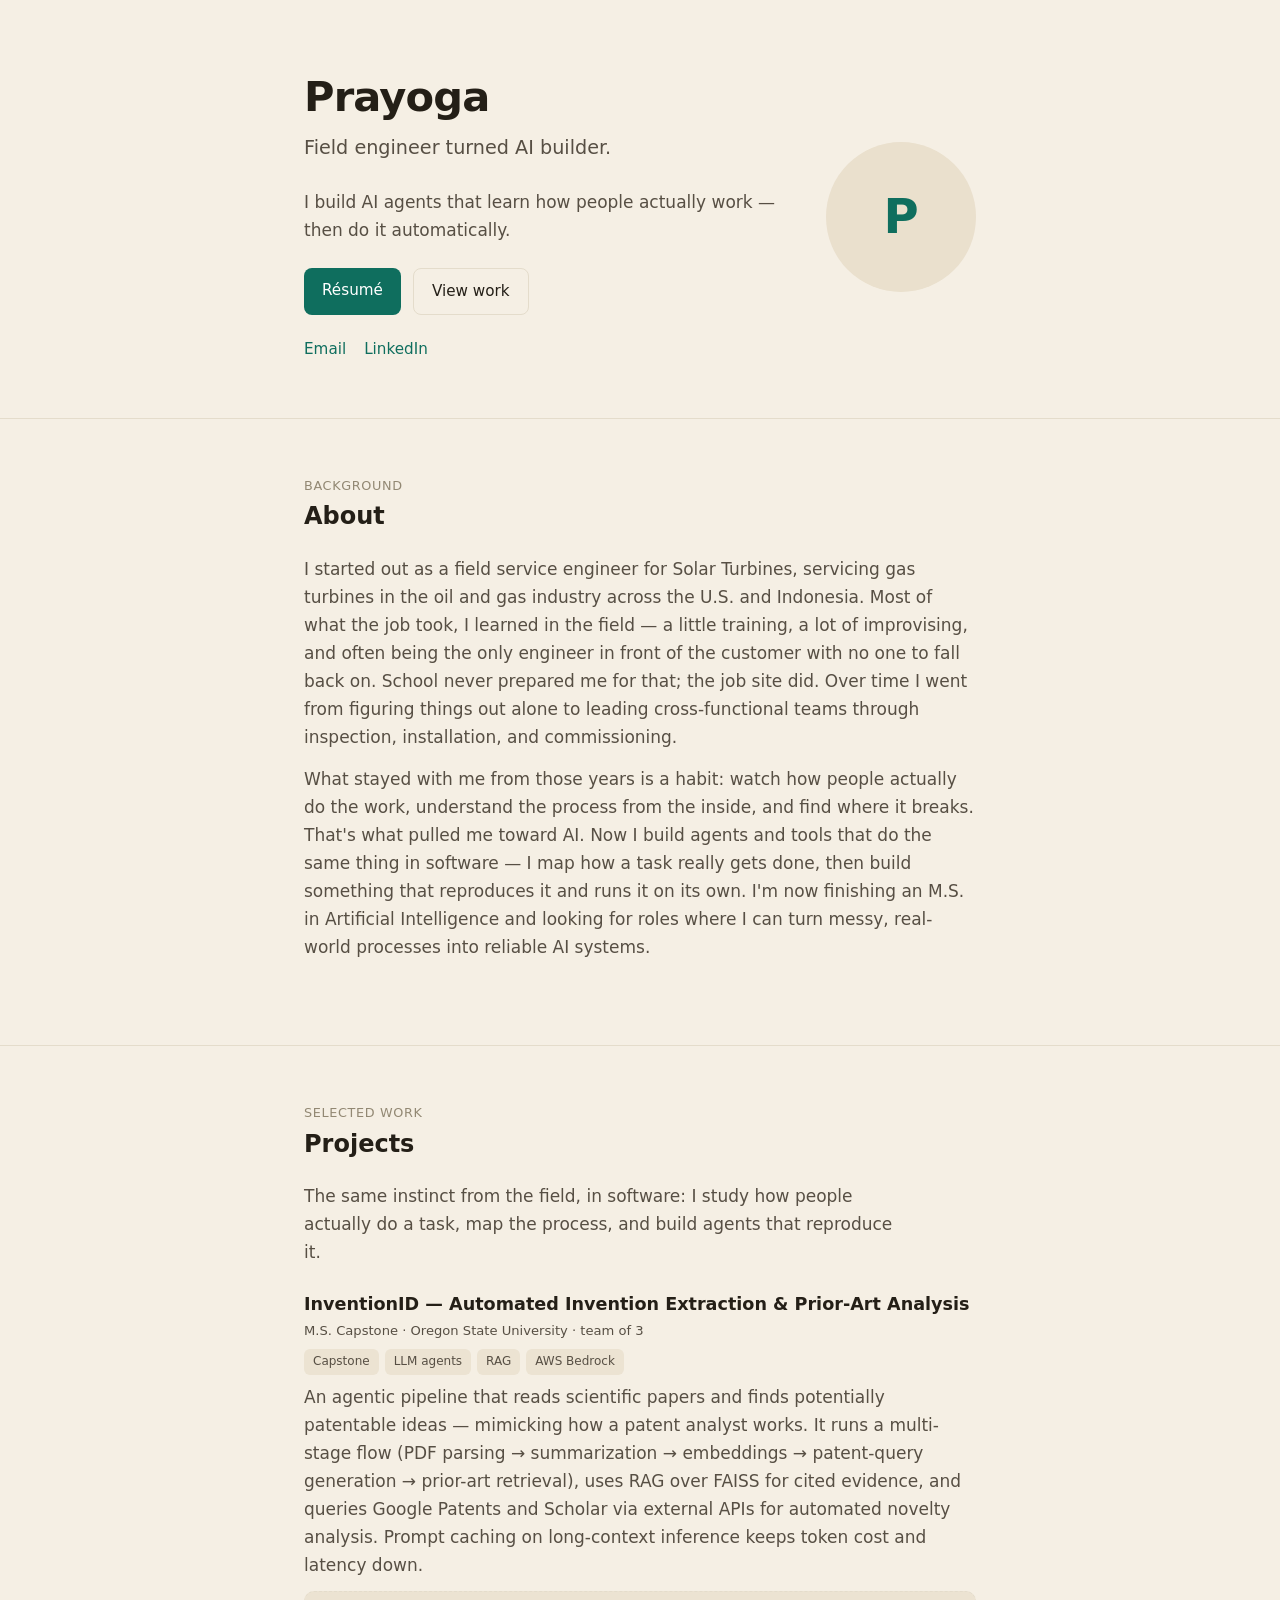
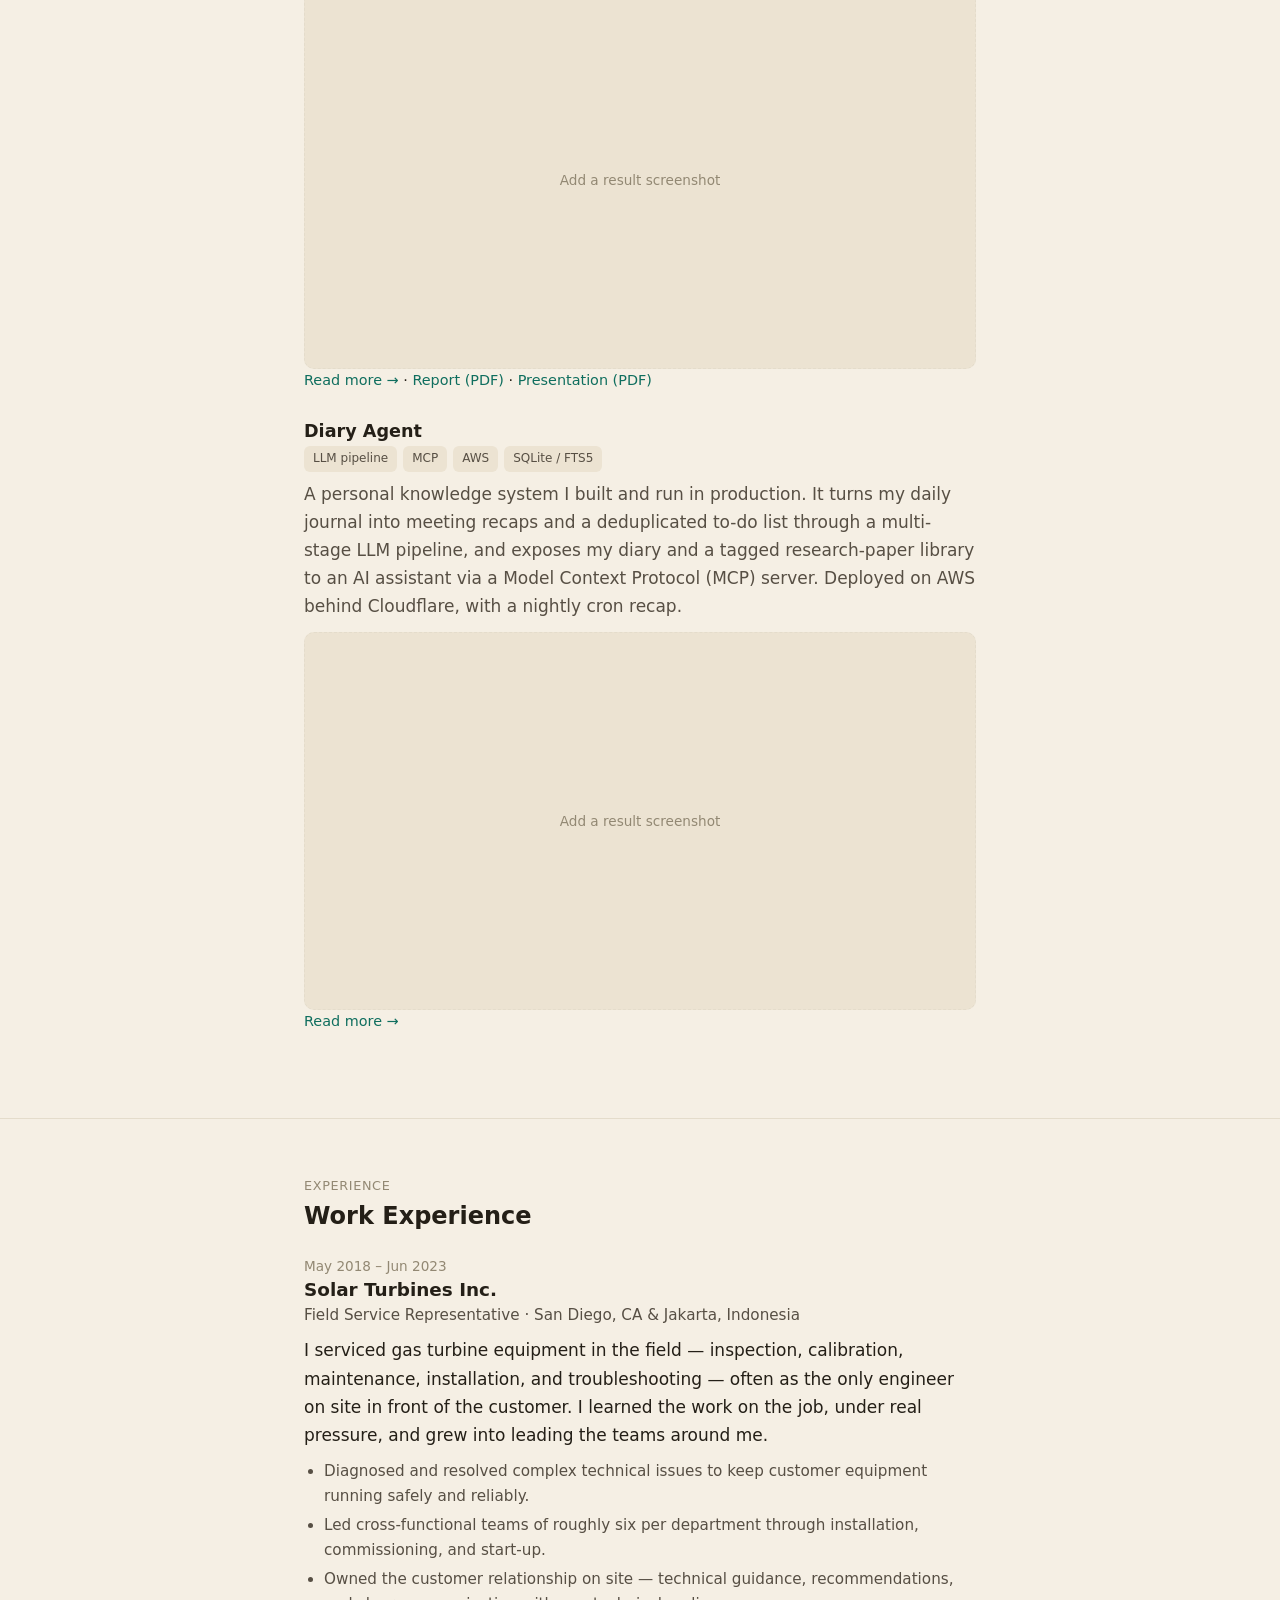
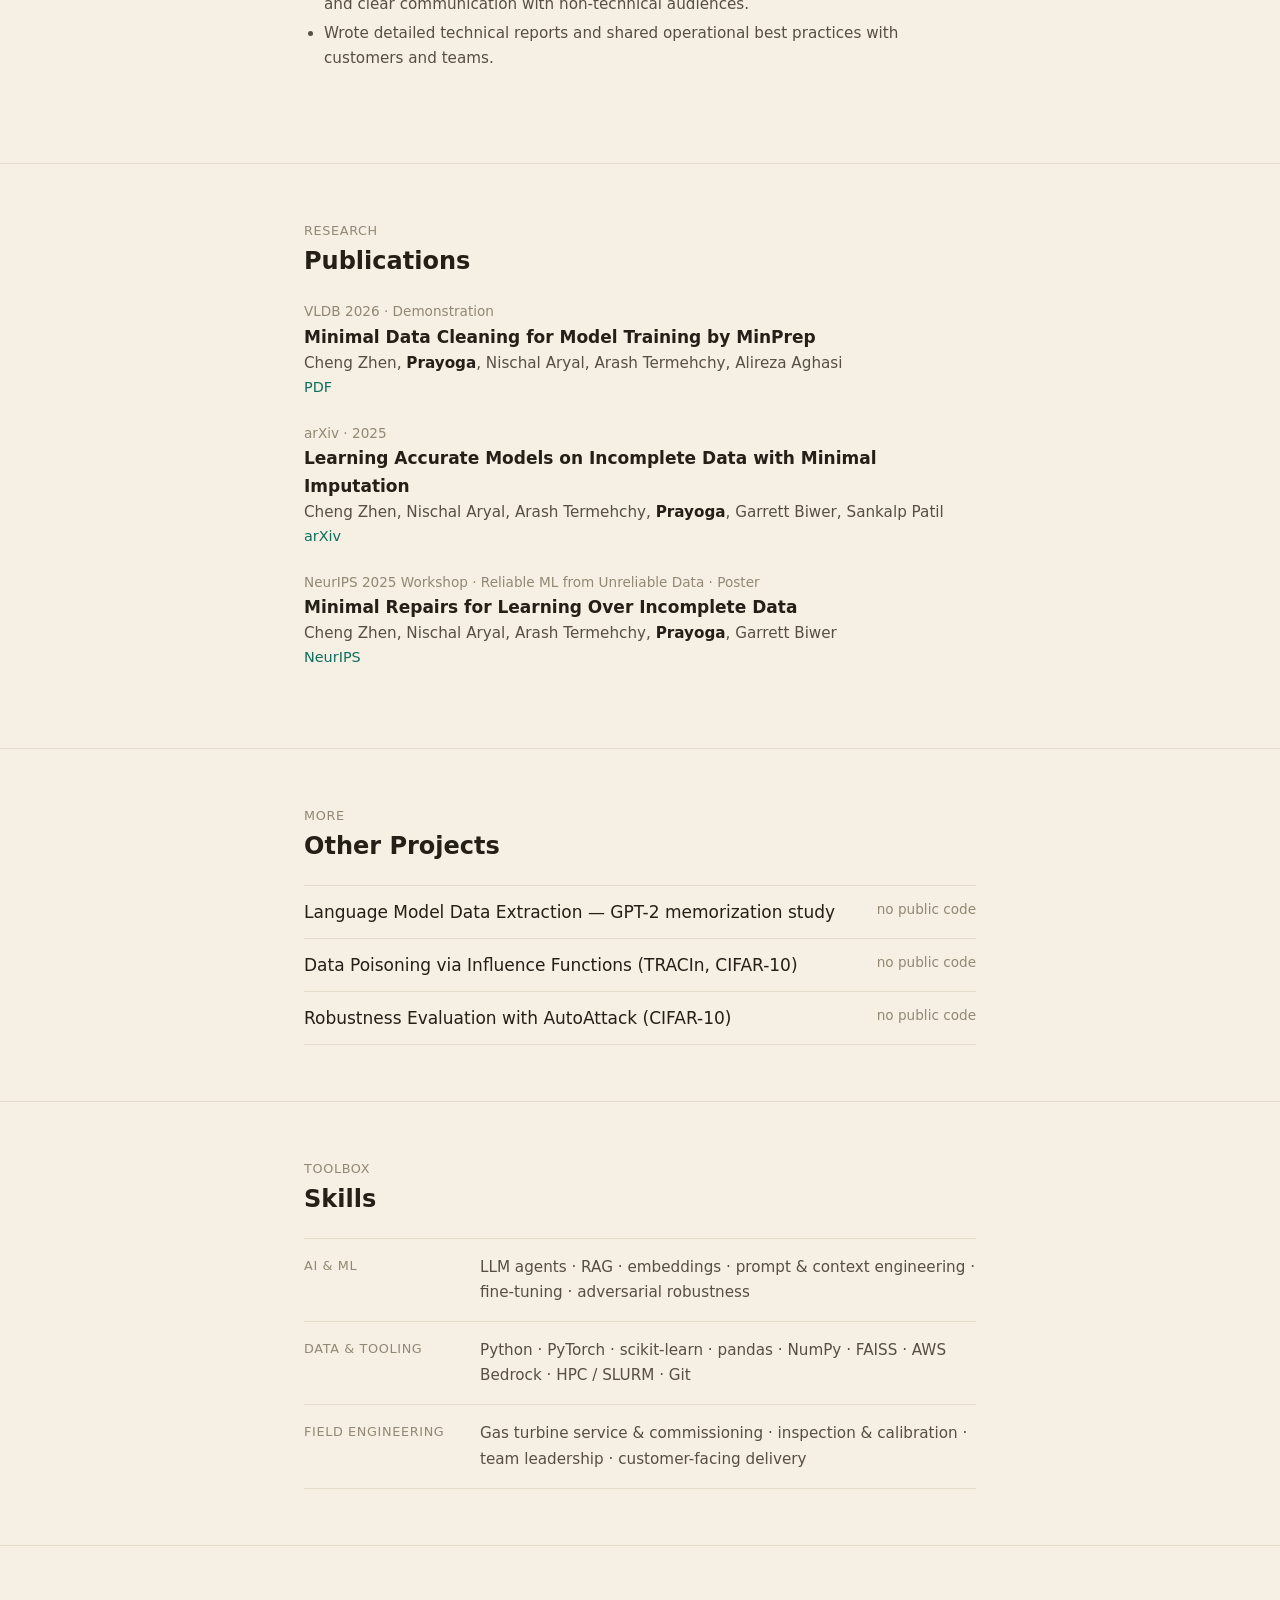
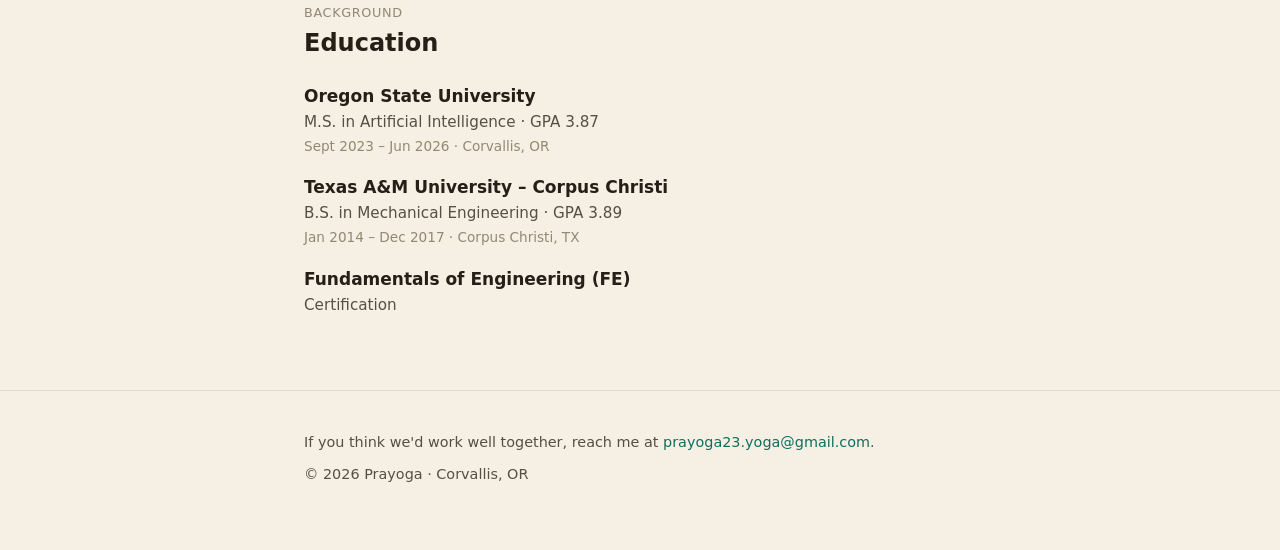
==== index.html @ a5a2eb20 "Add files via upload" ====
<!DOCTYPE html>
<html lang="en">
<head>
  <meta charset="UTF-8" />
  <meta name="viewport" content="width=device-width, initial-scale=1.0" />
  <title>Prayoga — Field Engineer &rarr; AI</title>
  <meta name="description" content="Field engineer turned AI builder. I learn how people actually work, then build agents and tools that do it automatically." />

  <link rel="stylesheet" href="style.css" />
</head>

<body>

  <!-- ==================== HERO ==================== -->
  <section class="hero">
    <div class="container hero-inner">
      <div class="hero-text">
        <h1>Prayoga</h1>
        <p class="tagline">Field engineer turned AI builder.</p>
        <p style="max-width:52ch; color:var(--muted); margin-bottom:24px;">
          I build AI agents that learn how people actually work — then do it automatically.
        </p>

        <div class="buttons">
          <a class="btn btn-primary" href="/Prayoga_Resume.pdf">Résumé</a>
          <a class="btn btn-outline" href="#work">View work</a>
        </div>

        <div class="socials">
          <a href="mailto:prayoga23.yoga@gmail.com">Email</a>
          <a href="https://www.linkedin.com/in/prayoga-e-789868138">LinkedIn</a>
        </div>
      </div>

      <!-- HEADSHOT: put your photo (e.g. headshot.jpg) next to index.html, then
           replace the placeholder div below with:
           <img class="headshot" src="headshot.jpg" alt="Prayoga" /> -->
      <div class="headshot-ph" aria-hidden="true">P</div>
    </div>
  </section>

  <!-- ==================== ABOUT + EDUCATION ====================
       Placed first after the hero — recruiters read this earliest.
       The story lives here; Education sits under it. -->
  <section id="about">
    <div class="container">
      <p class="eyebrow">Background</p>
      <h2 class="section-title">About</h2>

      <p style="color:var(--muted); margin-bottom:14px;">
        I started out as a field service engineer for Solar Turbines, servicing
        gas turbines in the oil and gas industry across the U.S. and Indonesia.
        Most of what the job took, I learned in the field — a little training, a
        lot of improvising, and often being the only engineer in front of the
        customer with no one to fall back on. School never prepared me for that;
        the job site did. Over time I went from figuring things out alone to
        leading cross-functional teams through inspection, installation, and
        commissioning.
      </p>
      <p style="color:var(--muted); margin-bottom:28px;">
        What stayed with me from those years is a habit: watch how people actually
        do the work, understand the process from the inside, and find where it
        breaks. That's what pulled me toward AI. Now I build agents and tools that
        do the same thing in software — I map how a task really gets done, then
        build something that reproduces it and runs it on its own. I'm now
        finishing an M.S. in Artificial Intelligence and looking for roles where
        I can turn messy, real-world processes into reliable AI systems.
      </p>
    </div>
  </section>


  <!-- ==================== WHAT I BUILD ====================
       Copy one .project block per project. -->
  <section id="work">
    <div class="container">
      <p class="eyebrow">Selected work</p>
      <h2 class="section-title">Projects</h2>

      <p style="color:var(--muted); margin-bottom:28px; max-width:56ch;">
        The same instinct from the field, in software: I study how people actually
        do a task, map the process, and build agents that reproduce it.
      </p>

      <div class="project">
        <h3><a href="patent-agent.html">InventionID — Automated Invention Extraction &amp; Prior-Art Analysis</a></h3>
        <p class="pmeta">M.S. Capstone · Oregon State University · team of 3</p>
        <div class="tags">
          <span class="tag">Capstone</span>
          <span class="tag">LLM agents</span>
          <span class="tag">RAG</span>
          <span class="tag">AWS Bedrock</span>
        </div>
        <p>
          An agentic pipeline that reads scientific papers and finds potentially
          patentable ideas — mimicking how a patent analyst works. It runs a
          multi-stage flow (PDF parsing &rarr; summarization &rarr; embeddings &rarr;
          patent-query generation &rarr; prior-art retrieval), uses RAG over FAISS
          for cited evidence, and queries Google Patents and Scholar via external
          APIs for automated novelty analysis. Prompt caching on long-context
          inference keeps token cost and latency down.
        </p>
        <!-- Result screenshot: save e.g. patent-agent.png next to index.html, then
             replace the div below with:
             <img class="shot" src="patent-agent.png" alt="Patent Agent result" /> -->
        <div class="shot-ph">Add a result screenshot</div>
        <div class="links"><a href="patent-agent.html">Read more &rarr;</a> &middot; <a href="InventionID_Report.pdf">Report (PDF)</a> &middot; <a href="InventionID_Presentation.pdf">Presentation (PDF)</a></div>
      </div>

      <div class="project">
        <h3><a href="diary-agent.html">Diary Agent</a></h3>
        <div class="tags">
          <span class="tag">LLM pipeline</span>
          <span class="tag">MCP</span>
          <span class="tag">AWS</span>
          <span class="tag">SQLite / FTS5</span>
        </div>
        <p>
          A personal knowledge system I built and run in production. It turns my
          daily journal into meeting recaps and a deduplicated to-do list through a
          multi-stage LLM pipeline, and exposes my diary and a tagged research-paper
          library to an AI assistant via a Model Context Protocol (MCP) server.
          Deployed on AWS behind Cloudflare, with a nightly cron recap.
        </p>
        <!-- Result screenshot: save e.g. diary-agent.png next to index.html, then
             replace the div below with:
             <img class="shot" src="diary-agent.png" alt="Diary Agent result" /> -->
        <div class="shot-ph">Add a result screenshot</div>
        <div class="links"><a href="diary-agent.html">Read more &rarr;</a></div>
      </div>
    </div>
  </section>

  <!-- ==================== WORK EXPERIENCE ====================
       Copy one .job block per role. This is your centerpiece —
       the .story line is where the honest short narrative goes. -->
  <section id="experience">
    <div class="container">
      <p class="eyebrow">Experience</p>
      <h2 class="section-title">Work Experience</h2>

      <div class="job">
        <div class="when">May 2018 – Jun 2023</div>
        <h3>Solar Turbines Inc.</h3>
        <div class="role">Field Service Representative &middot; San Diego, CA &amp; Jakarta, Indonesia</div>
        <p class="story">
          I serviced gas turbine equipment in the field — inspection, calibration,
          maintenance, installation, and troubleshooting — often as the only
          engineer on site in front of the customer. I learned the work on the job,
          under real pressure, and grew into leading the teams around me.
        </p>
        <ul>
          <li>Diagnosed and resolved complex technical issues to keep customer equipment running safely and reliably.</li>
          <li>Led cross-functional teams of roughly six per department through installation, commissioning, and start-up.</li>
          <li>Owned the customer relationship on site — technical guidance, recommendations, and clear communication with non-technical audiences.</li>
          <li>Wrote detailed technical reports and shared operational best practices with customers and teams.</li>
        </ul>
      </div>

    </div>
  </section>

  <!-- ==================== PUBLICATIONS ====================
       Copy one .pub block per paper. Wrap your name in <b>. -->
  <section id="publications">
    <div class="container">
      <p class="eyebrow">Research</p>
      <h2 class="section-title">Publications</h2>

      <div class="pub">
        <div class="meta">VLDB 2026 &middot; Demonstration</div>
        <div class="title">Minimal Data Cleaning for Model Training by MinPrep</div>
        <div class="authors">Cheng Zhen, <b>Prayoga</b>, Nischal Aryal, Arash Termehchy, Alireza Aghasi</div>
        <!-- Add the live demo link here when it's up: &middot; <a href="DEMO_URL">Demo</a> -->
        <div style="font-size:0.9rem;"><a href="https://research.engr.oregonstate.edu/idea/sites/research.engr.oregonstate.edu.idea/files/vldb_demo_minprep.pdf">PDF</a></div>
      </div>

      <div class="pub">
        <div class="meta">arXiv &middot; 2025</div>
        <div class="title">Learning Accurate Models on Incomplete Data with Minimal Imputation</div>
        <div class="authors">Cheng Zhen, Nischal Aryal, Arash Termehchy, <b>Prayoga</b>, Garrett Biwer, Sankalp Patil</div>
        <div style="font-size:0.9rem;"><a href="https://arxiv.org/abs/2503.13921">arXiv</a></div>
      </div>

      <div class="pub">
        <div class="meta">NeurIPS 2025 Workshop &middot; Reliable ML from Unreliable Data &middot; Poster</div>
        <div class="title">Minimal Repairs for Learning Over Incomplete Data</div>
        <div class="authors">Cheng Zhen, Nischal Aryal, Arash Termehchy, <b>Prayoga</b>, Garrett Biwer</div>
        <div style="font-size:0.9rem;"><a href="https://neurips.cc/virtual/2025/loc/san-diego/125176">NeurIPS</a></div>
      </div>
    </div>
  </section>

  <!-- ==================== OTHER PROJECTS ====================
       Compact list — title only. Add a link when code/report is public:
       change <span class="name">Title</span> to <a class="name" href="URL">Title</a> -->
  <section id="coursework">
    <div class="container">
      <p class="eyebrow">More</p>
      <h2 class="section-title">Other Projects</h2>
      <ul class="mini-list">
        <li><span class="name">Language Model Data Extraction — GPT-2 memorization study</span><span class="lk">no public code</span></li>
        <li><span class="name">Data Poisoning via Influence Functions (TRACIn, CIFAR-10)</span><span class="lk">no public code</span></li>
        <li><span class="name">Robustness Evaluation with AutoAttack (CIFAR-10)</span><span class="lk">no public code</span></li>
      </ul>
    </div>
  </section>

  <!-- ==================== SKILLS ====================
       The field + AI mix is a selling point — keep both. -->
  <section id="skills">
    <div class="container">
      <p class="eyebrow">Toolbox</p>
      <h2 class="section-title">Skills</h2>

      <div class="skill-group">
        <div class="label">AI &amp; ML</div>
        <div class="items">LLM agents &middot; RAG &middot; embeddings &middot; prompt &amp; context engineering &middot; fine-tuning &middot; adversarial robustness</div>
      </div>
      <div class="skill-group">
        <div class="label">Data &amp; Tooling</div>
        <div class="items">Python &middot; PyTorch &middot; scikit-learn &middot; pandas &middot; NumPy &middot; FAISS &middot; AWS Bedrock &middot; HPC / SLURM &middot; Git</div>
      </div>
      <div class="skill-group">
        <div class="label">Field Engineering</div>
        <div class="items">Gas turbine service &amp; commissioning &middot; inspection &amp; calibration &middot; team leadership &middot; customer-facing delivery</div>
      </div>
    </div>
  </section>

  <!-- ==================== EDUCATION ====================
       Copy one .edu block per degree. -->
  <section id="education">
    <div class="container">
      <p class="eyebrow">Background</p>
      <h2 class="section-title">Education</h2>

      <div class="edu">
        <div class="school">Oregon State University</div>
        <div class="degree">M.S. in Artificial Intelligence &middot; GPA 3.87</div>
        <div class="when">Sept 2023 – Jun 2026 &middot; Corvallis, OR</div>
      </div>

      <div class="edu">
        <div class="school">Texas A&amp;M University – Corpus Christi</div>
        <div class="degree">B.S. in Mechanical Engineering &middot; GPA 3.89</div>
        <div class="when">Jan 2014 – Dec 2017 &middot; Corpus Christi, TX</div>
      </div>

      <div class="edu">
        <div class="school">Fundamentals of Engineering (FE)</div>
        <div class="degree">Certification</div>
      </div>
    </div>
  </section>

  <!-- ==================== CONTACT ==================== -->
  <footer id="contact">
    <div class="container">
      <p>If you think we'd work well together, reach me at
        <a href="mailto:prayoga23.yoga@gmail.com">prayoga23.yoga@gmail.com</a>.</p>
      <p style="margin-top:8px;">&copy; 2026 Prayoga &middot; Corvallis, OR</p>
    </div>
  </footer>

</body>
</html>
---- style.css ----
/* =============================================================
   Prayoga — portfolio styles (shared by all pages)
   Theme lives in :root at the top. Change it once, every page updates.
   ============================================================= */

/* ============================================================
   THINGS TO CHANGE FIRST
   ============================================================ */
:root {
  /* ---- THEME: change these to restyle the whole page ---- */
  --bg:       #f5efe4;   /* page background (warm paper) */
  --text:     #241f17;   /* headings & strong text */
  --muted:    #574f44;   /* body & secondary text */
  --faint:    #928873;   /* dates, labels, meta */
  --line:     #e4dccb;   /* hairline dividers */
  --tag-bg:   #ece3d2;   /* tag background */
  --ph-bg:    #eae0cd;   /* headshot placeholder bg */
  --btn-text: #ffffff;   /* text on the solid button */
  --accent:   #0F6E5E;   /* links, buttons, highlights (teal) */
  --max-width: 720px;    /* width of the content column */
}

/* ============================================================
   BASICS  (reset + page defaults)
   ============================================================ */
* { box-sizing: border-box; margin: 0; padding: 0; }

html { scroll-behavior: smooth; }

body {
  font-family: system-ui, -apple-system, "Segoe UI", Roboto, Helvetica, Arial, sans-serif;
  font-size: 17px;
  line-height: 1.65;
  color: var(--text);
  background: var(--bg);
  -webkit-font-smoothing: antialiased;
}

.container { max-width: var(--max-width); margin: 0 auto; padding: 0 24px; }

a { color: var(--accent); text-decoration: none; }
a:hover { text-decoration: underline; }

h1, h2, h3 { line-height: 1.2; }

/* small grey label used above each section */
.eyebrow {
  font-size: 0.8rem;
  letter-spacing: 0.05em;
  text-transform: uppercase;
  color: var(--faint);
  margin-bottom: 6px;
}

/* ============================================================
   SECTIONS
   ============================================================ */
section { padding: 56px 0; border-bottom: 1px solid var(--line); }
.section-title { font-size: 1.5rem; margin-bottom: 24px; }

/* ============================================================
   HERO
   ============================================================ */
.hero { padding-top: 72px; }
.hero h1 { font-size: 2.6rem; letter-spacing: -0.02em; margin-bottom: 10px; }
.hero .tagline { font-size: 1.2rem; color: var(--muted); margin-bottom: 24px; }

/* hero layout with headshot */
.hero-inner { display: flex; align-items: center; gap: 36px; }
.hero-text { flex: 1; }
.headshot, .headshot-ph {
  width: 150px; height: 150px; border-radius: 50%; flex-shrink: 0;
}
.headshot { object-fit: cover; }
.headshot-ph {                 /* placeholder until you add a real photo */
  display: flex; align-items: center; justify-content: center;
  background: var(--ph-bg); color: var(--accent);
  font-size: 3rem; font-weight: 600;
}

/* buttons */
.buttons { display: flex; gap: 12px; flex-wrap: wrap; margin-bottom: 22px; }
.btn {
  padding: 10px 18px; border-radius: 8px; font-size: 0.95rem; font-weight: 500;
}
.btn-primary { background: var(--accent); color: var(--btn-text); }
.btn-primary:hover { opacity: 0.9; text-decoration: none; }
.btn-outline { border: 1px solid var(--line); color: var(--text); }
.btn-outline:hover { border-color: var(--accent); text-decoration: none; }

/* social links row */
.socials { display: flex; gap: 18px; flex-wrap: wrap; font-size: 0.95rem; }

/* ============================================================
   WORK EXPERIENCE
   ============================================================ */
.job { margin-bottom: 36px; }
.job .when { font-size: 0.85rem; color: var(--faint); }
.job h3 { font-size: 1.15rem; margin: 2px 0; }
.job .role { color: var(--muted); font-size: 0.95rem; margin-bottom: 8px; }
.job .story { margin-bottom: 10px; }
.job ul { padding-left: 20px; color: var(--muted); font-size: 0.95rem; }
.job li { margin-bottom: 4px; }

/* ============================================================
   PROJECTS
   ============================================================ */
.project { margin-bottom: 28px; }
.project h3 { font-size: 1.1rem; margin-bottom: 4px; }
.project p { color: var(--muted); margin-bottom: 8px; }
.project .links { font-size: 0.9rem; }

/* small tags */
.tags { display: flex; flex-wrap: wrap; gap: 6px; margin-bottom: 8px; }
.tag { font-size: 0.75rem; color: var(--muted); background: var(--tag-bg); padding: 3px 9px; border-radius: 6px; }

/* result screenshot inside a project card */
.shot {
  display: block; width: 100%; margin-top: 12px;
  border: 1px solid var(--line); border-radius: 10px;
}
.shot-ph {                       /* placeholder until you add a screenshot */
  display: flex; align-items: center; justify-content: center;
  width: 100%; aspect-ratio: 16 / 9; margin-top: 12px;
  border: 1px dashed var(--line); border-radius: 10px;
  background: var(--tag-bg); color: var(--faint); font-size: 0.85rem;
}

/* ============================================================
   PUBLICATIONS
   ============================================================ */
.pub { margin-bottom: 22px; }
.pub .meta { font-size: 0.85rem; color: var(--faint); }
.pub .title { font-weight: 600; }
.pub .authors { color: var(--muted); font-size: 0.95rem; }
.pub .authors b { color: var(--text); }   /* your name */

/* ============================================================
   SKILLS  (left label, right items, divided rows — like Simon's)
   ============================================================ */
.skill-group {
  display: grid;
  grid-template-columns: 160px 1fr;   /* label column | items column */
  gap: 16px;
  padding: 16px 0;
  border-top: 1px solid var(--line);
}
.skill-group:last-child { border-bottom: 1px solid var(--line); }
.skill-group .label {
  font-size: 0.8rem;
  letter-spacing: 0.05em;
  text-transform: uppercase;
  color: var(--faint);
}
.skill-group .items { color: var(--muted); font-size: 0.95rem; }

/* compact coursework list (title + optional link only) */
.mini-list { list-style: none; }
.mini-list li {
  display: flex; justify-content: space-between; gap: 16px;
  padding: 12px 0; border-top: 1px solid var(--line);
}
.mini-list li:last-child { border-bottom: 1px solid var(--line); }
.mini-list .name { color: var(--text); }
.mini-list .lk { font-size: 0.85rem; color: var(--faint); white-space: nowrap; }

/* subheading + small date inside the Work section */
.subhead {
  font-size: 0.8rem; letter-spacing: 0.05em; text-transform: uppercase;
  color: var(--faint); margin: 34px 0 18px; padding-top: 20px; border-top: 1px solid var(--line);
}
.pmeta { font-size: 0.82rem; color: var(--faint); margin-bottom: 6px; }

/* ============================================================
   EDUCATION  (its own section, below Skills)
   ============================================================ */
.edu { margin-bottom: 16px; }
.edu .school { font-weight: 600; }
.edu .degree { color: var(--muted); font-size: 0.95rem; }
.edu .when { color: var(--faint); font-size: 0.85rem; }

/* ============================================================
   FOOTER
   ============================================================ */
footer { padding: 40px 0 64px; color: var(--muted); font-size: 0.9rem; }

/* ============================================================
   RESPONSIVE + MOTION
   ============================================================ */
@media (max-width: 600px) {
  .hero-inner { flex-direction: column-reverse; align-items: flex-start; gap: 20px; }
  .hero h1 { font-size: 2.1rem; }
  section { padding: 44px 0; }
  .skill-group { grid-template-columns: 1fr; gap: 4px; }
}
@media (prefers-reduced-motion: reduce) {
  html { scroll-behavior: auto; }
}

/* =============================================================
   PROJECT DETAIL PAGES  (patent-agent.html, diary-agent.html, ...)
   ============================================================= */
.back {
  display: inline-block;
  font-size: 0.9rem;
  color: var(--muted);
  margin: 28px 0;
}
.article { padding-bottom: 40px; }
.article h1 {
  font-size: 2.1rem; letter-spacing: -0.02em; margin-bottom: 12px;
}
.article .lede { font-size: 1.15rem; color: var(--muted); margin-bottom: 14px; }
.article h2 { font-size: 1.3rem; margin: 34px 0 12px; }
.article p { margin-bottom: 14px; color: var(--muted); }
.article .links { margin: 14px 0 8px; }

/* figures / screenshots on detail pages */
figure { margin: 22px 0; }
figure img {
  display: block; width: 100%;
  border: 1px solid var(--line); border-radius: 10px;
}
figcaption { font-size: 0.85rem; color: var(--faint); margin-top: 8px; }

/* make a project card title clickable without turning teal */
.project h3 a { color: var(--text); }
.project h3 a:hover { color: var(--accent); text-decoration: none; }
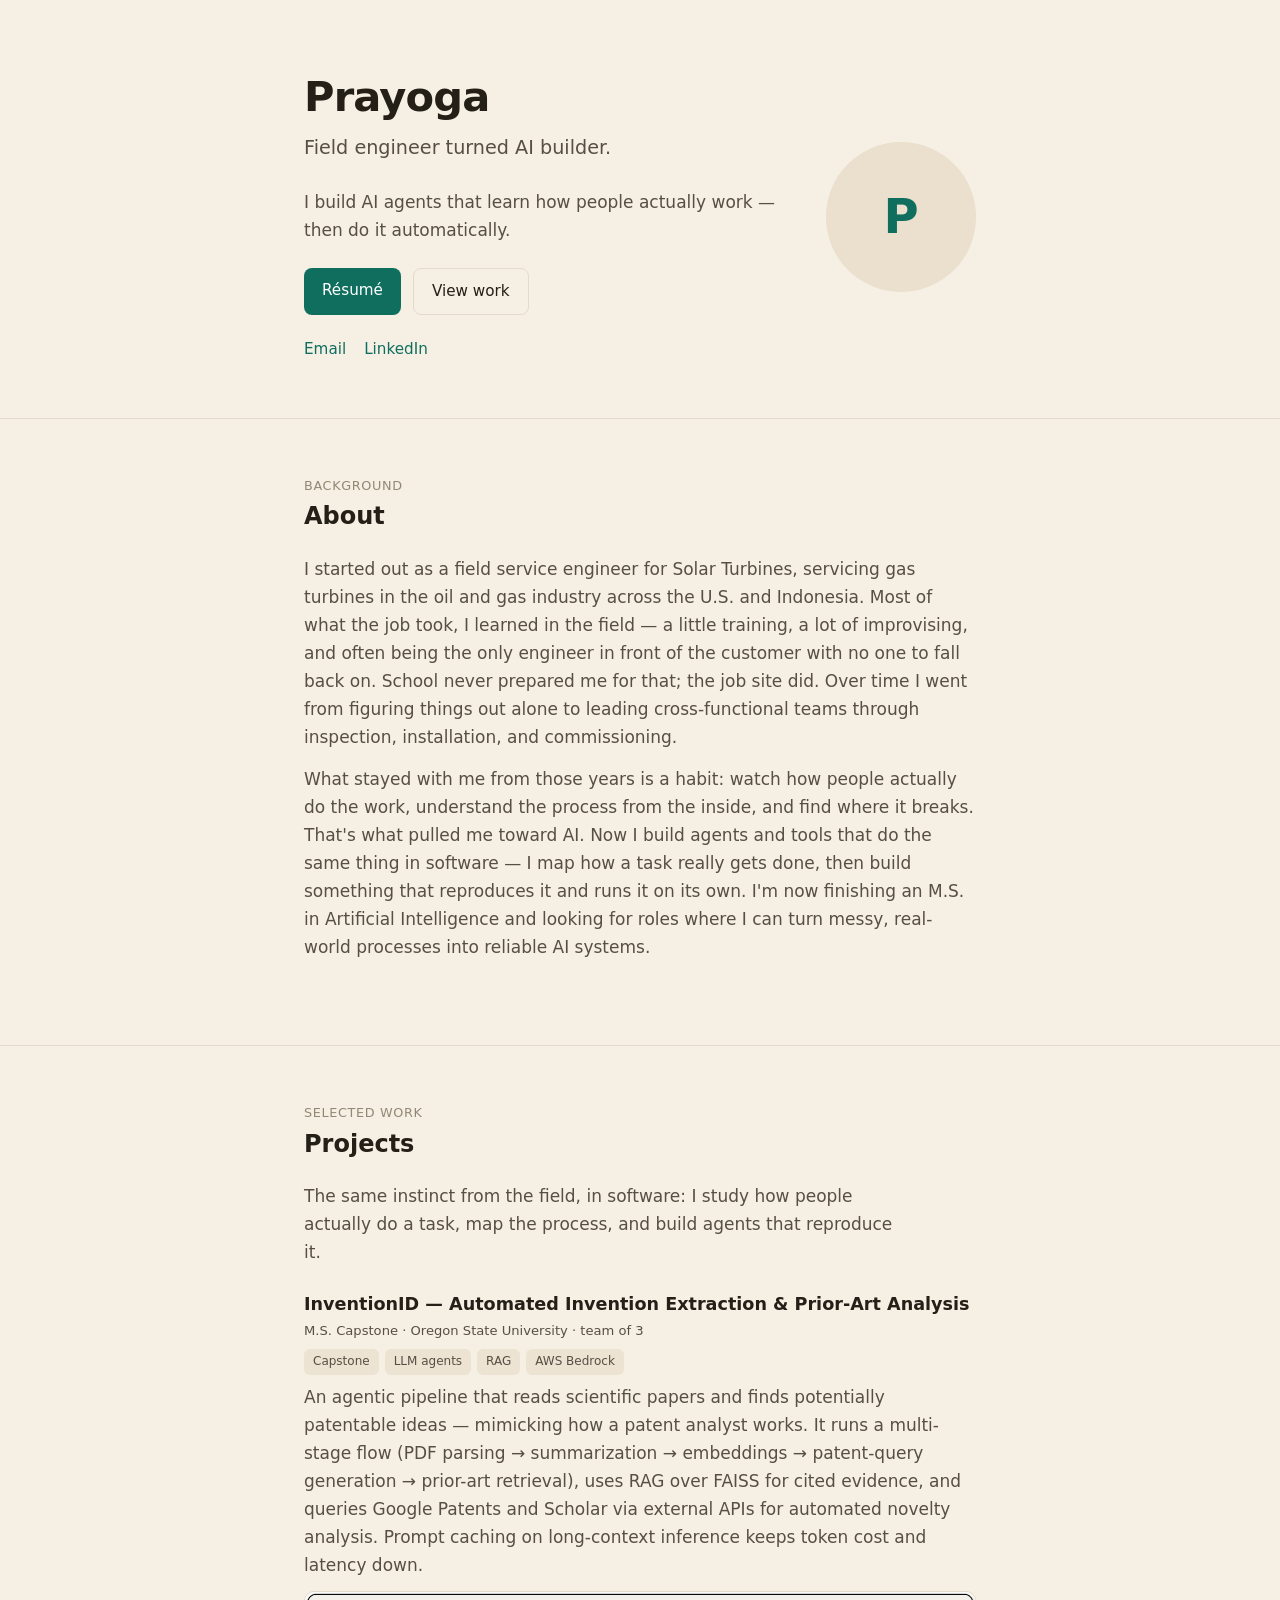
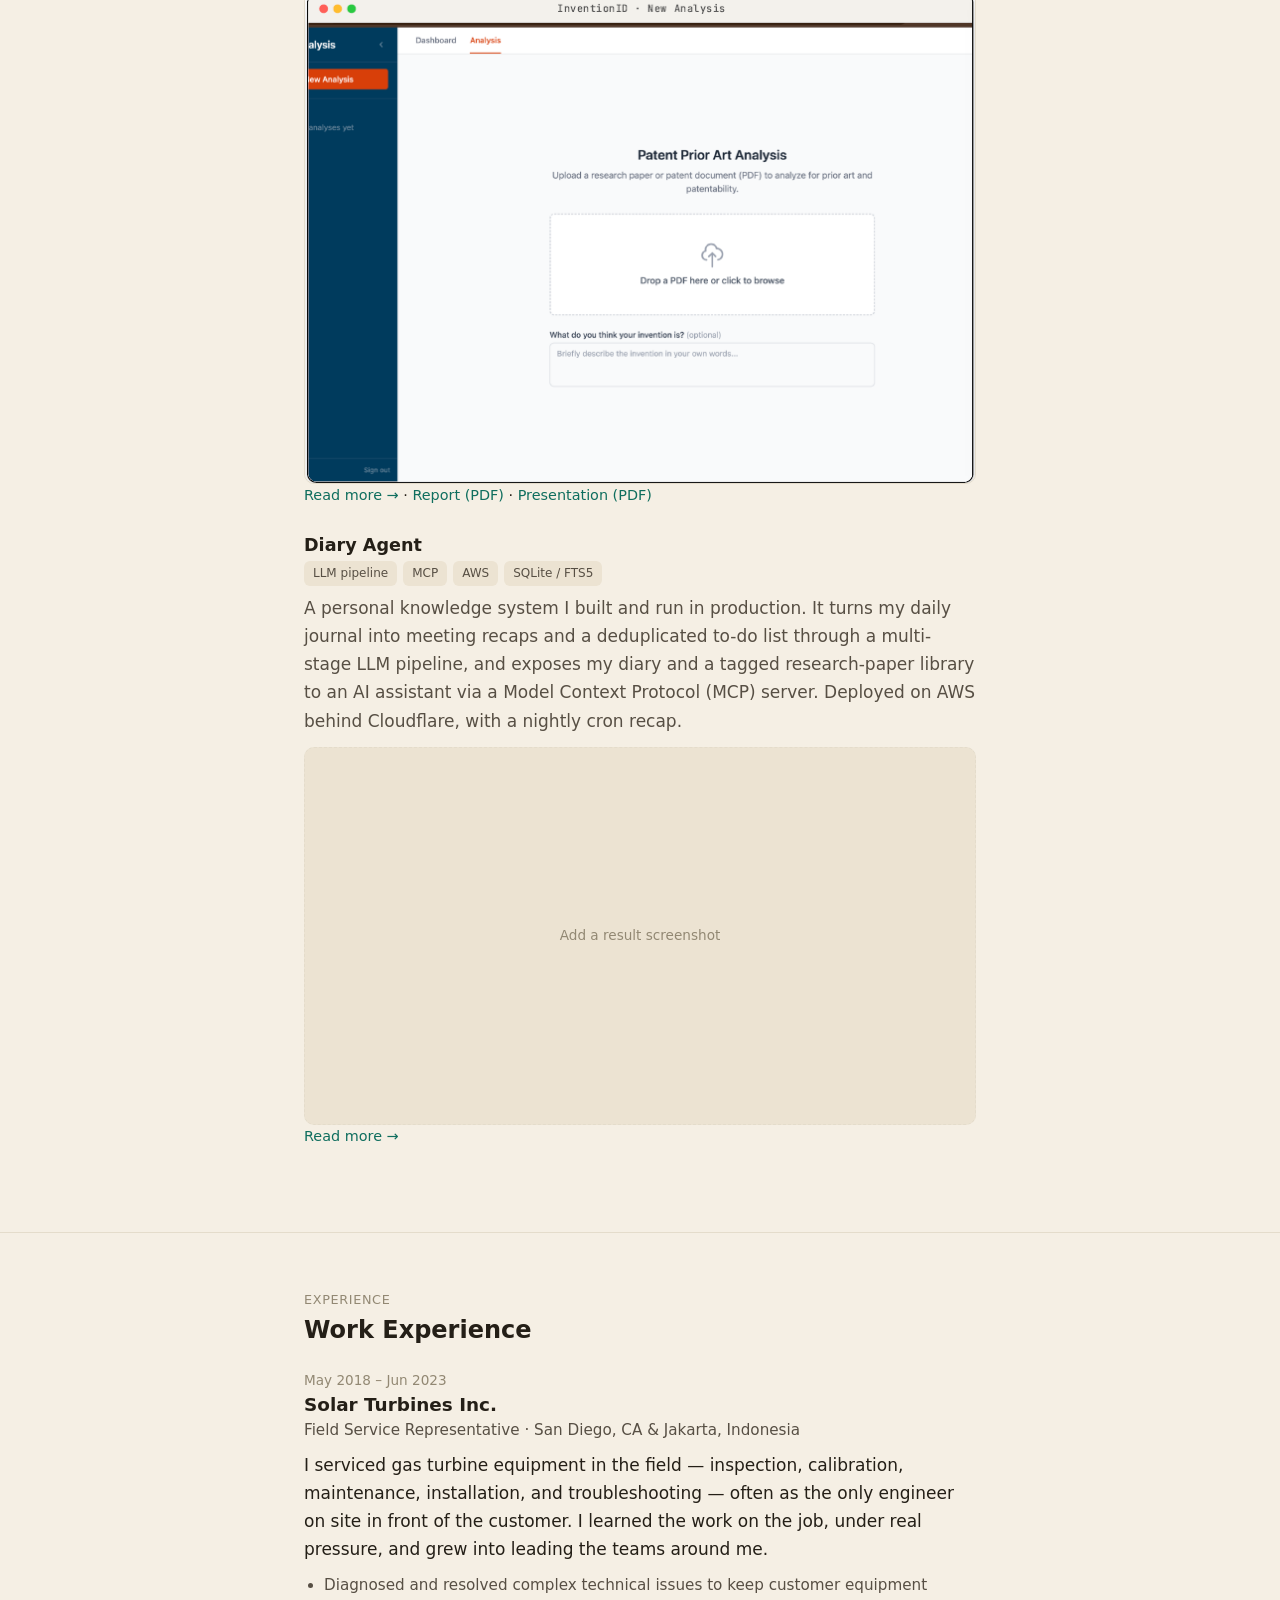
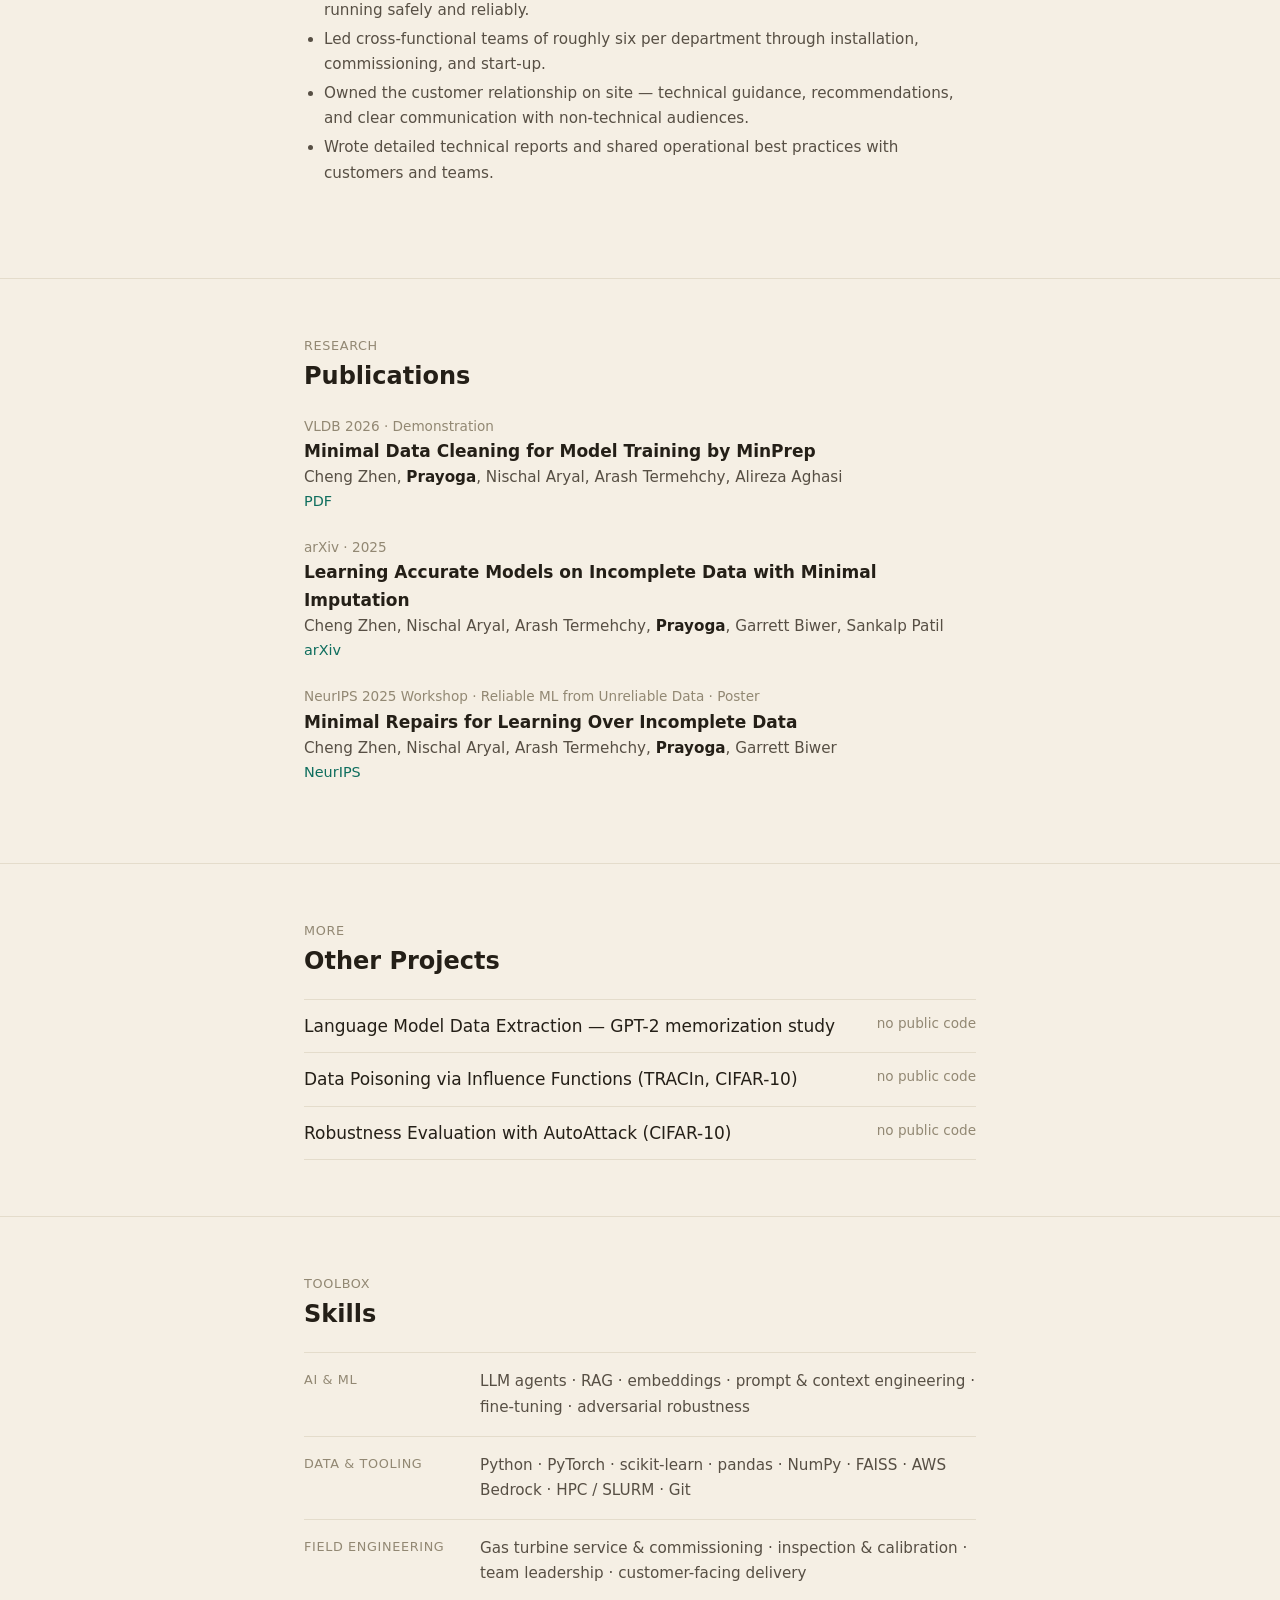
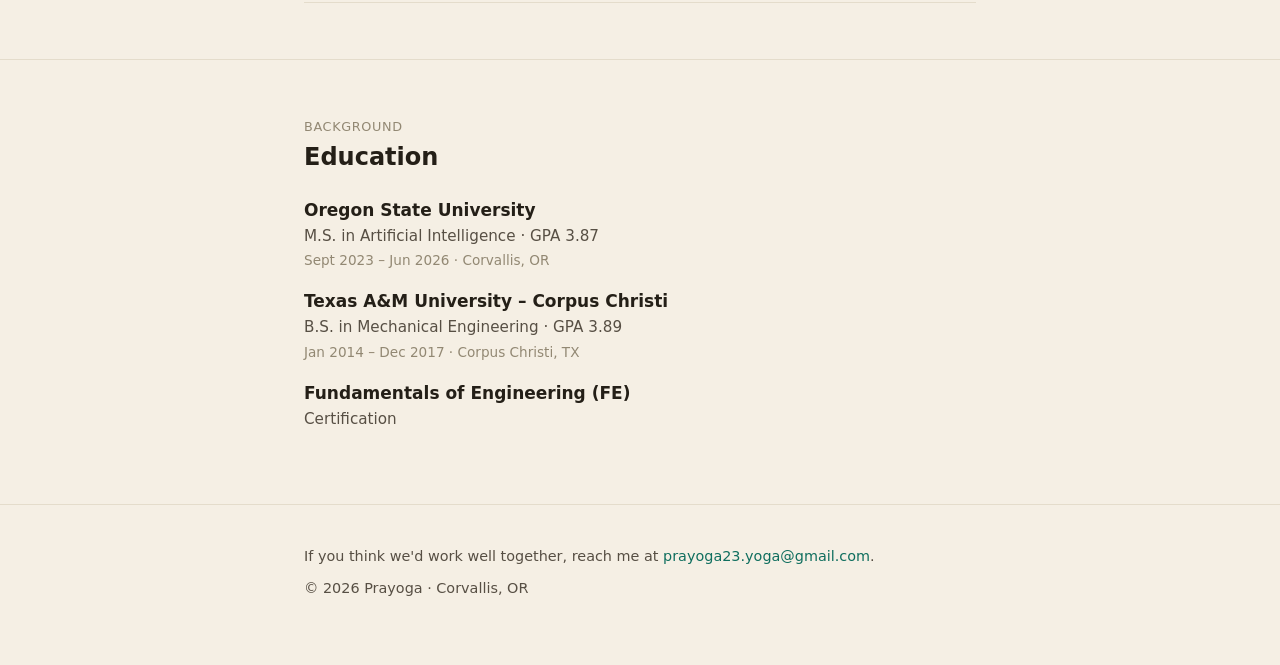
==== commit cf8d8bbb: "Add update to patent-agent.html" ====
--- a/index.html
+++ b/index.html
@@ -103,7 +103,7 @@
         <!-- Result screenshot: save e.g. patent-agent.png next to index.html, then
              replace the div below with:
              <img class="shot" src="patent-agent.png" alt="Patent Agent result" /> -->
-        <div class="shot-ph">Add a result screenshot</div>
+        <img class="shot" src="invention-id-upload-screen.png" alt="InventionID app — upload a PDF for prior-art and patentability analysis" />
         <div class="links"><a href="patent-agent.html">Read more &rarr;</a> &middot; <a href="InventionID_Report.pdf">Report (PDF)</a> &middot; <a href="InventionID_Presentation.pdf">Presentation (PDF)</a></div>
       </div>
 
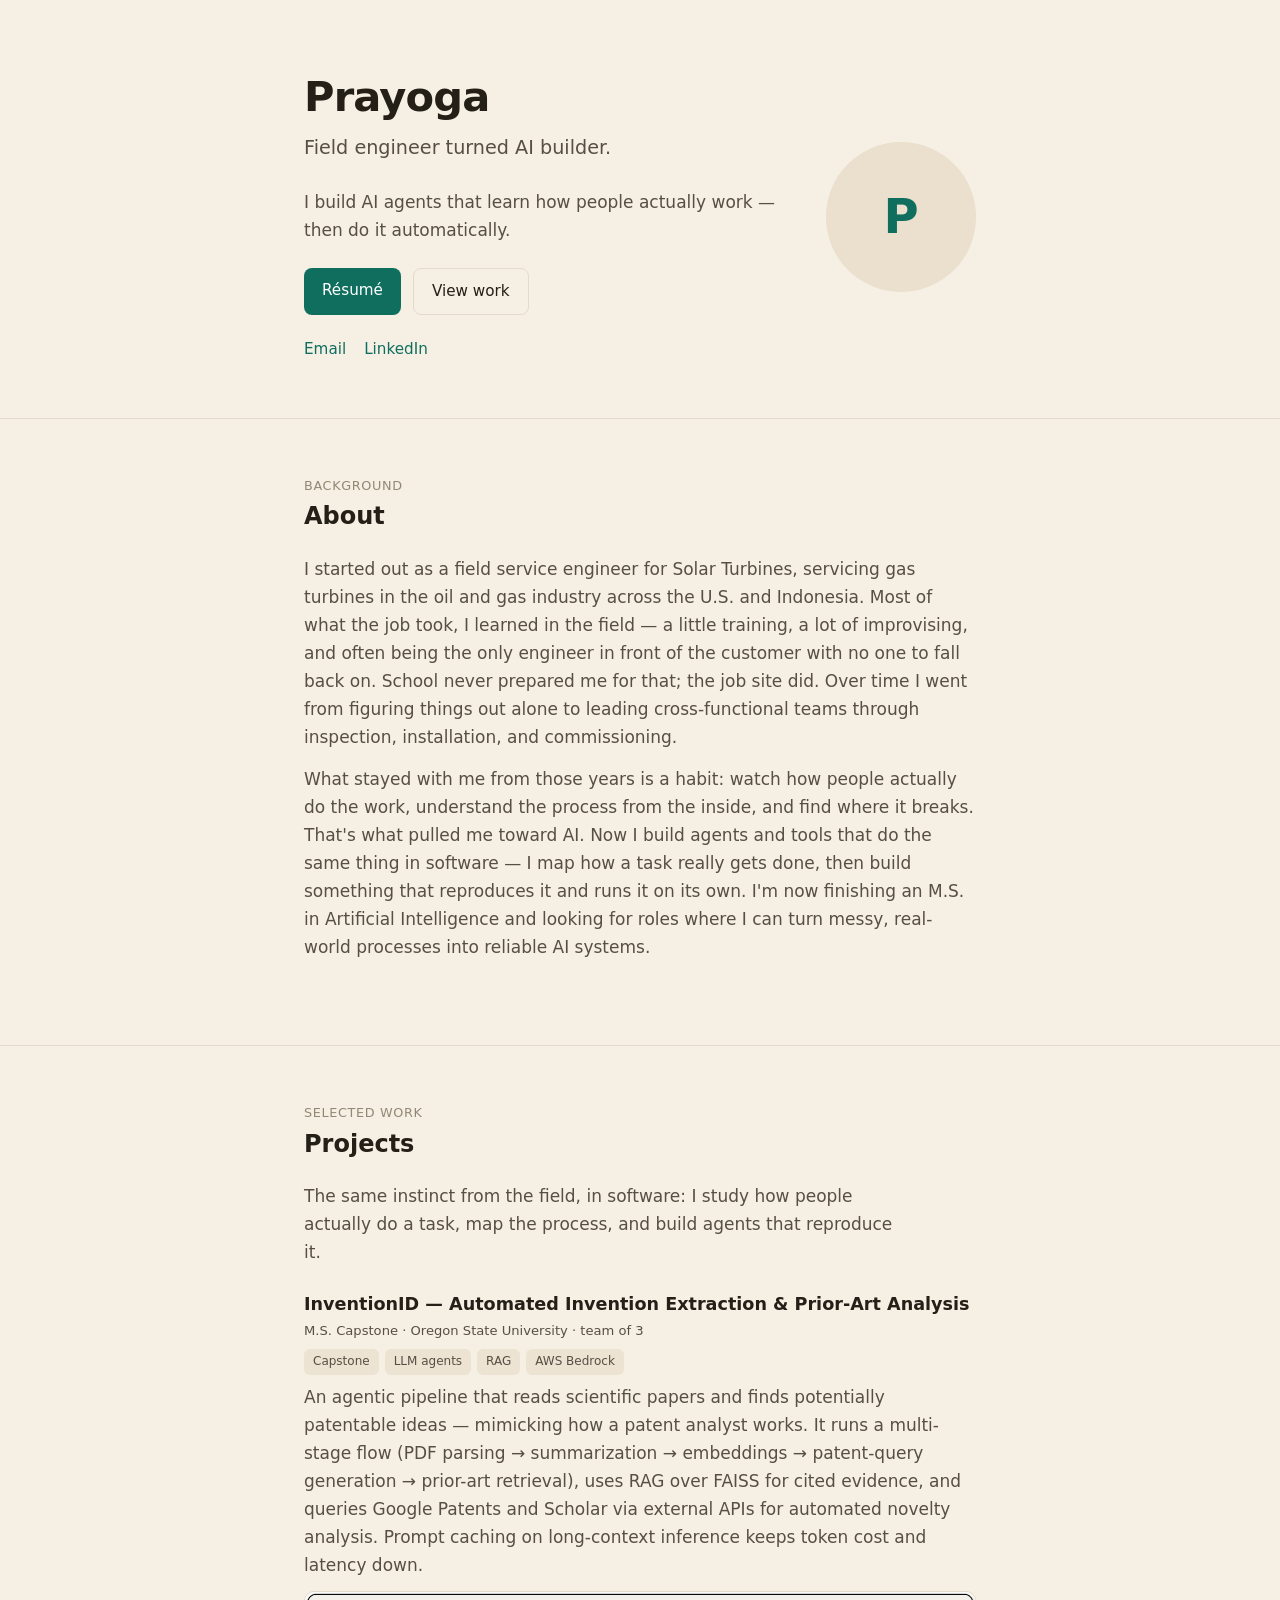
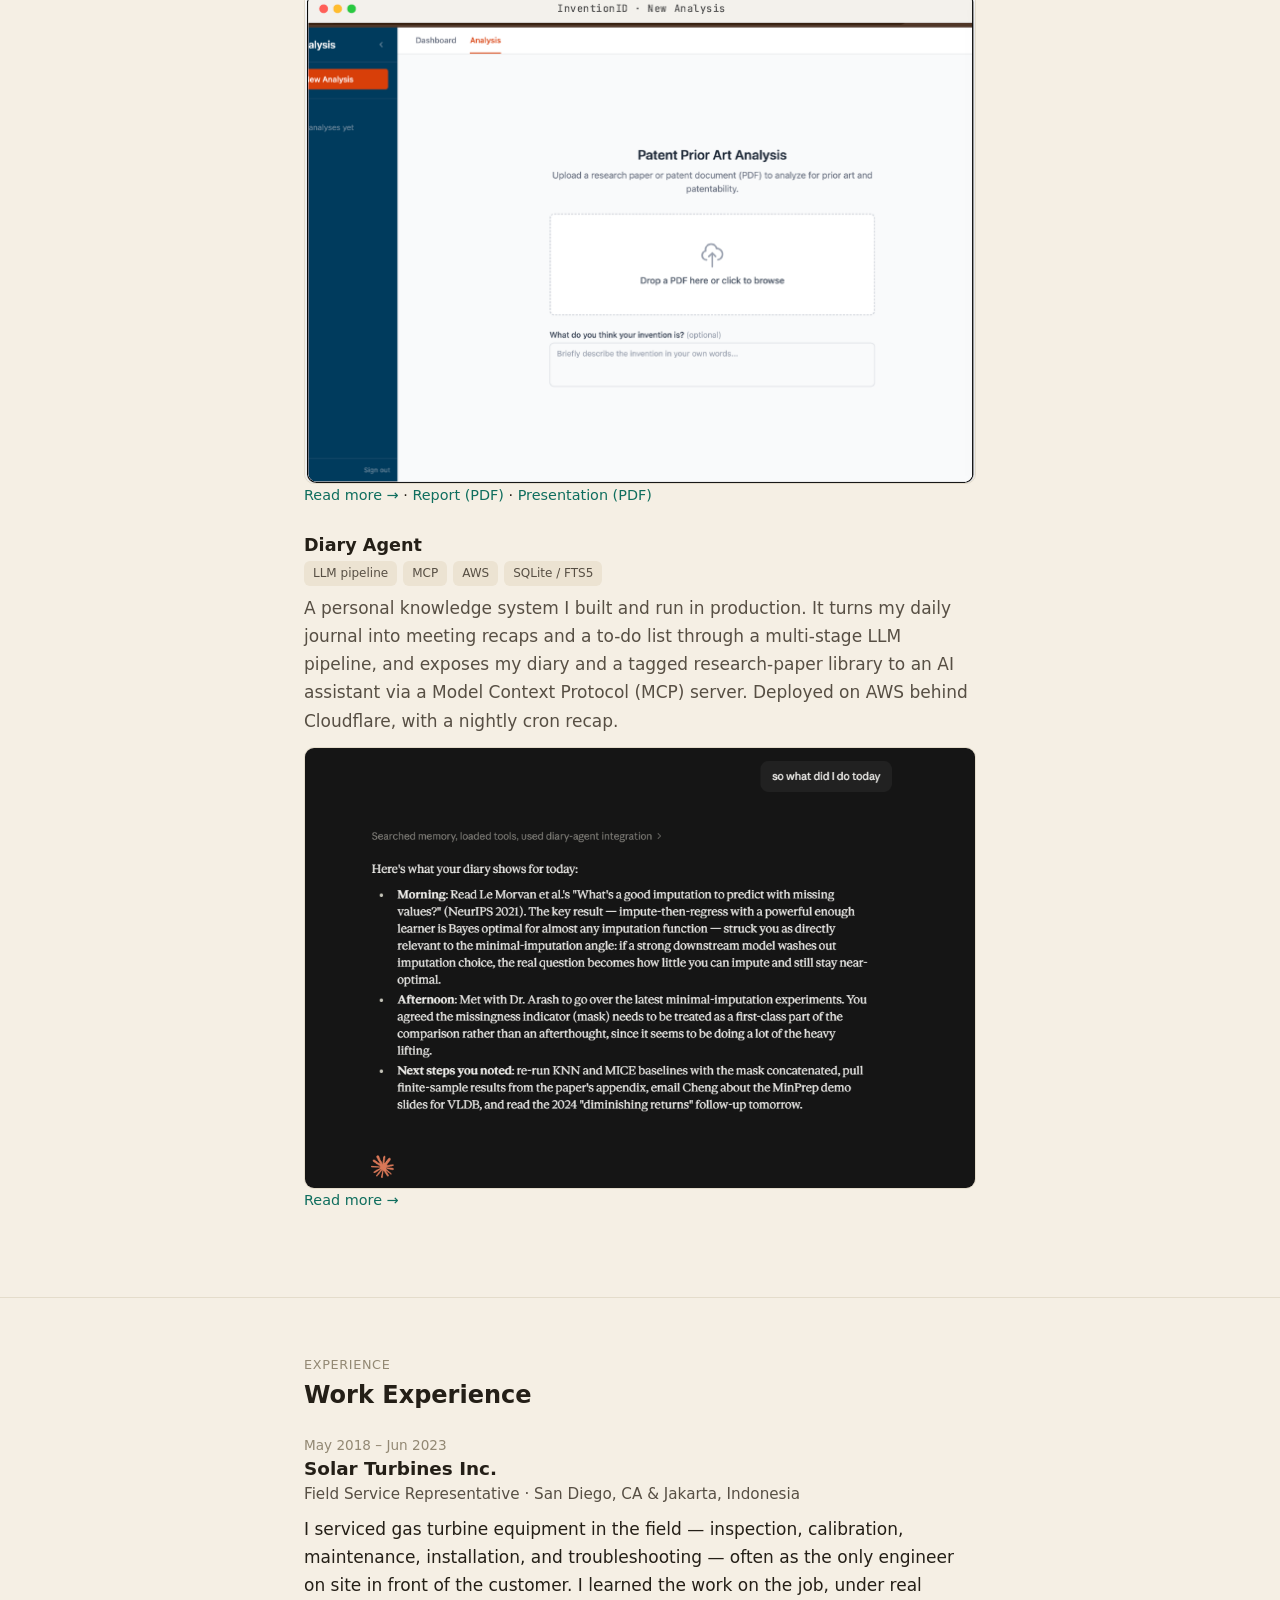
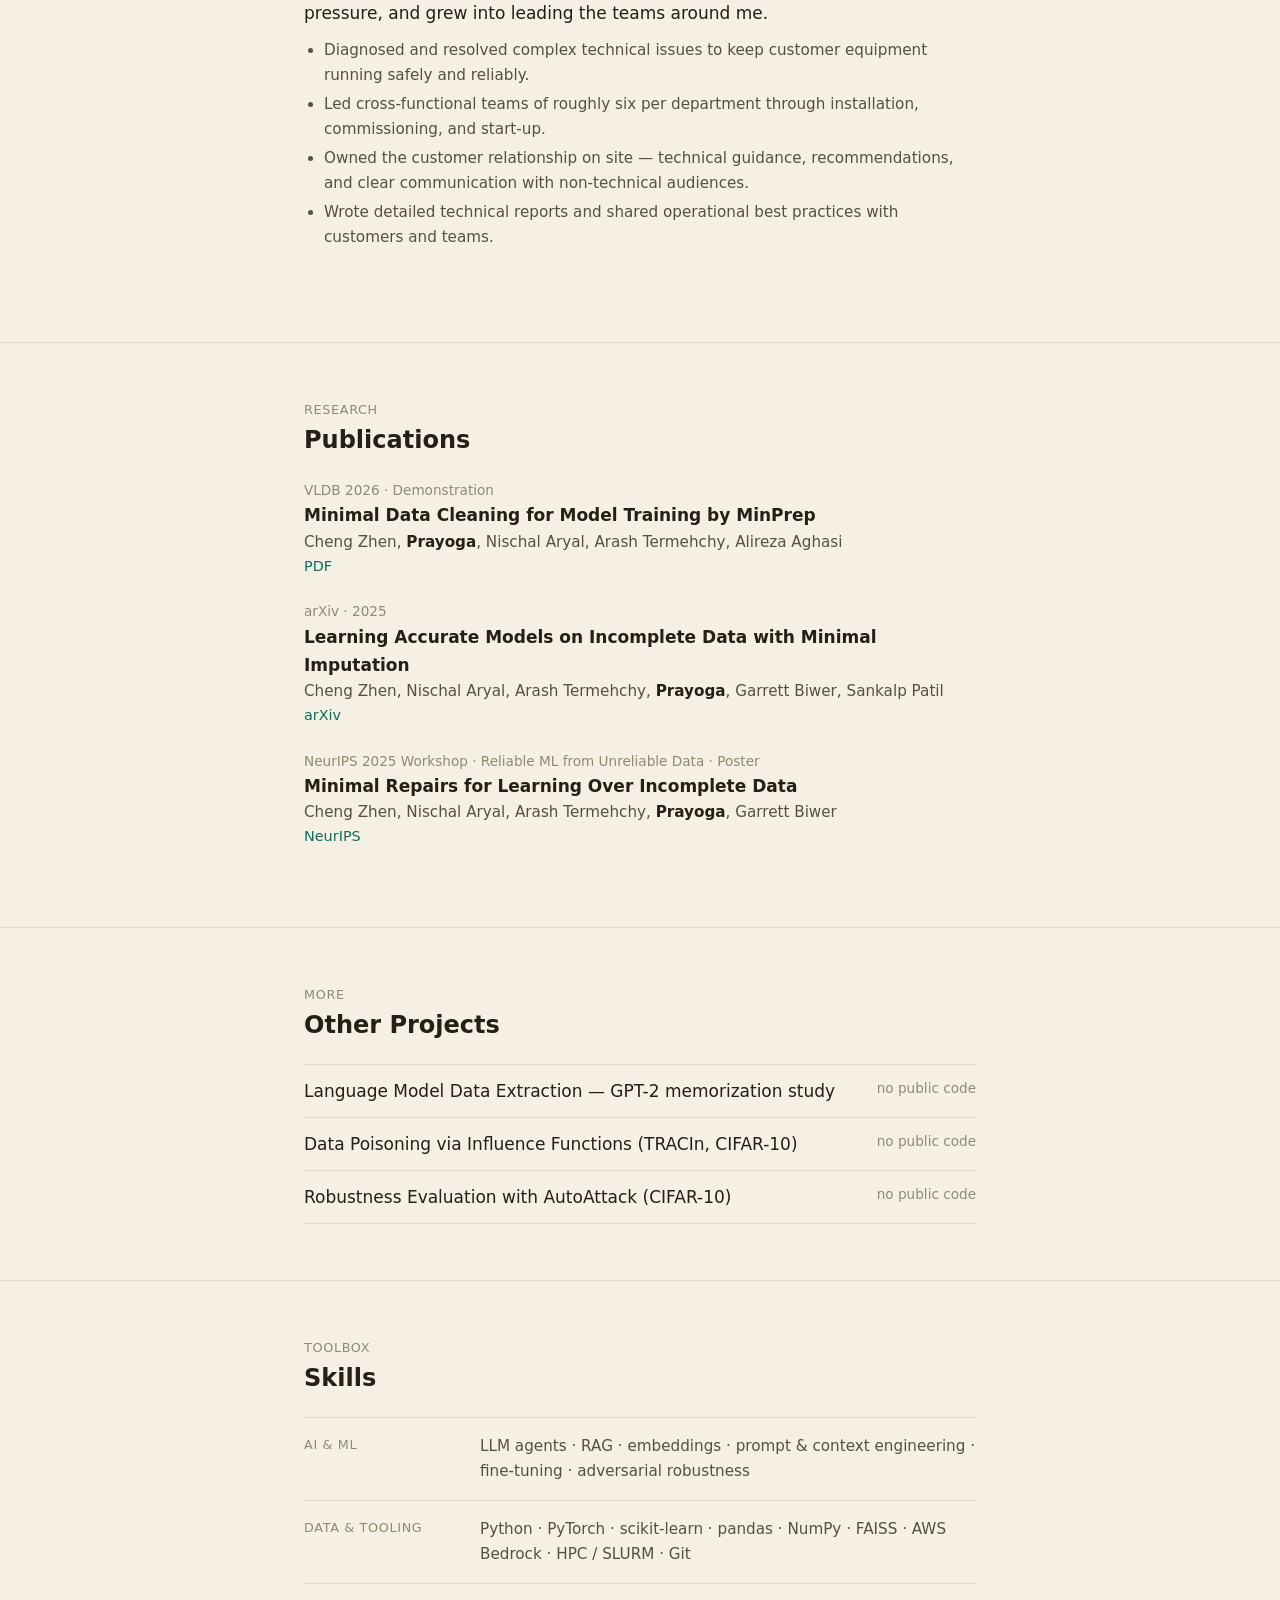
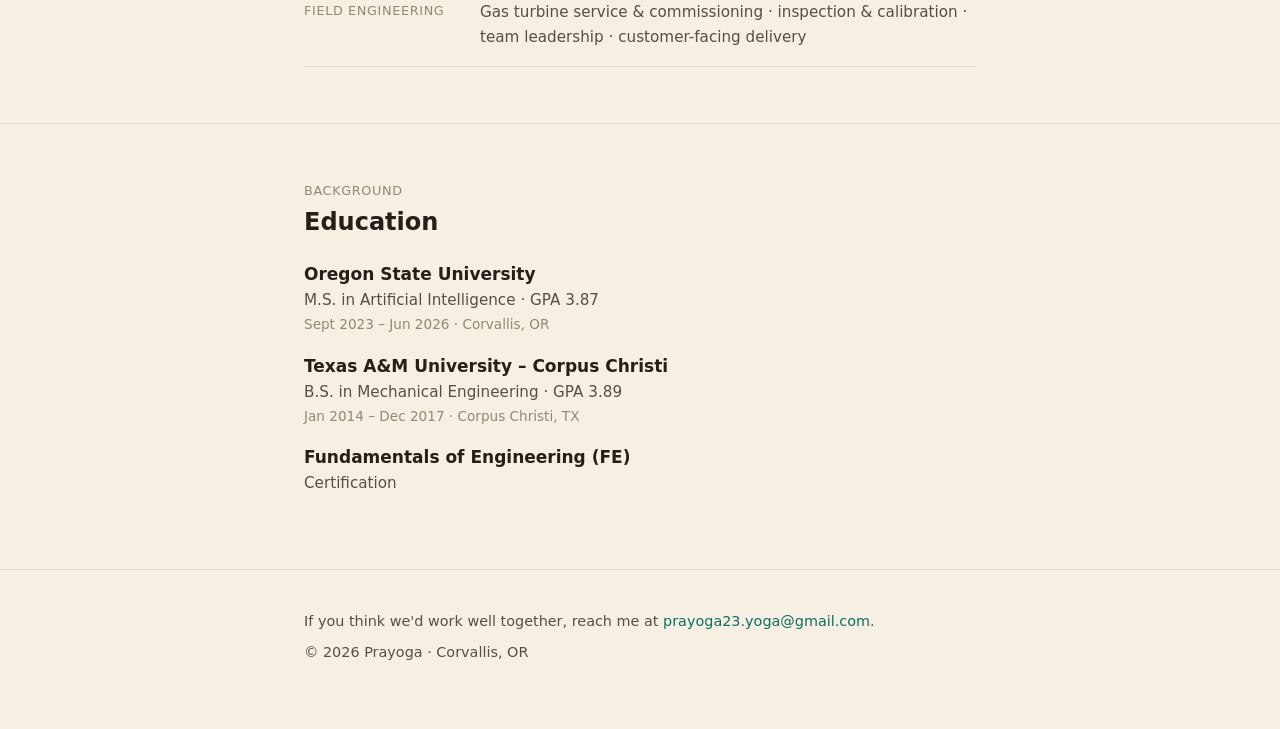
==== commit 9a121ae9: "Add update diary agent.html" ====
--- a/index.html
+++ b/index.html
@@ -100,9 +100,6 @@
           APIs for automated novelty analysis. Prompt caching on long-context
           inference keeps token cost and latency down.
         </p>
-        <!-- Result screenshot: save e.g. patent-agent.png next to index.html, then
-             replace the div below with:
-             <img class="shot" src="patent-agent.png" alt="Patent Agent result" /> -->
         <img class="shot" src="invention-id-upload-screen.png" alt="InventionID app — upload a PDF for prior-art and patentability analysis" />
         <div class="links"><a href="patent-agent.html">Read more &rarr;</a> &middot; <a href="InventionID_Report.pdf">Report (PDF)</a> &middot; <a href="InventionID_Presentation.pdf">Presentation (PDF)</a></div>
       </div>
@@ -117,15 +114,12 @@
         </div>
         <p>
           A personal knowledge system I built and run in production. It turns my
-          daily journal into meeting recaps and a deduplicated to-do list through a
-          multi-stage LLM pipeline, and exposes my diary and a tagged research-paper
-          library to an AI assistant via a Model Context Protocol (MCP) server.
-          Deployed on AWS behind Cloudflare, with a nightly cron recap.
-        </p>
-        <!-- Result screenshot: save e.g. diary-agent.png next to index.html, then
-             replace the div below with:
-             <img class="shot" src="diary-agent.png" alt="Diary Agent result" /> -->
-        <div class="shot-ph">Add a result screenshot</div>
+          daily journal into meeting recaps and a to-do list through a multi-stage
+          LLM pipeline, and exposes my diary and a tagged research-paper library to
+          an AI assistant via a Model Context Protocol (MCP) server. Deployed on AWS
+          behind Cloudflare, with a nightly cron recap.
+        </p>
+        <img class="shot" src="diary-recap-claude.png" alt="Diary Agent — an AI assistant recapping the day from the journal entry" />
         <div class="links"><a href="diary-agent.html">Read more &rarr;</a></div>
       </div>
     </div>
